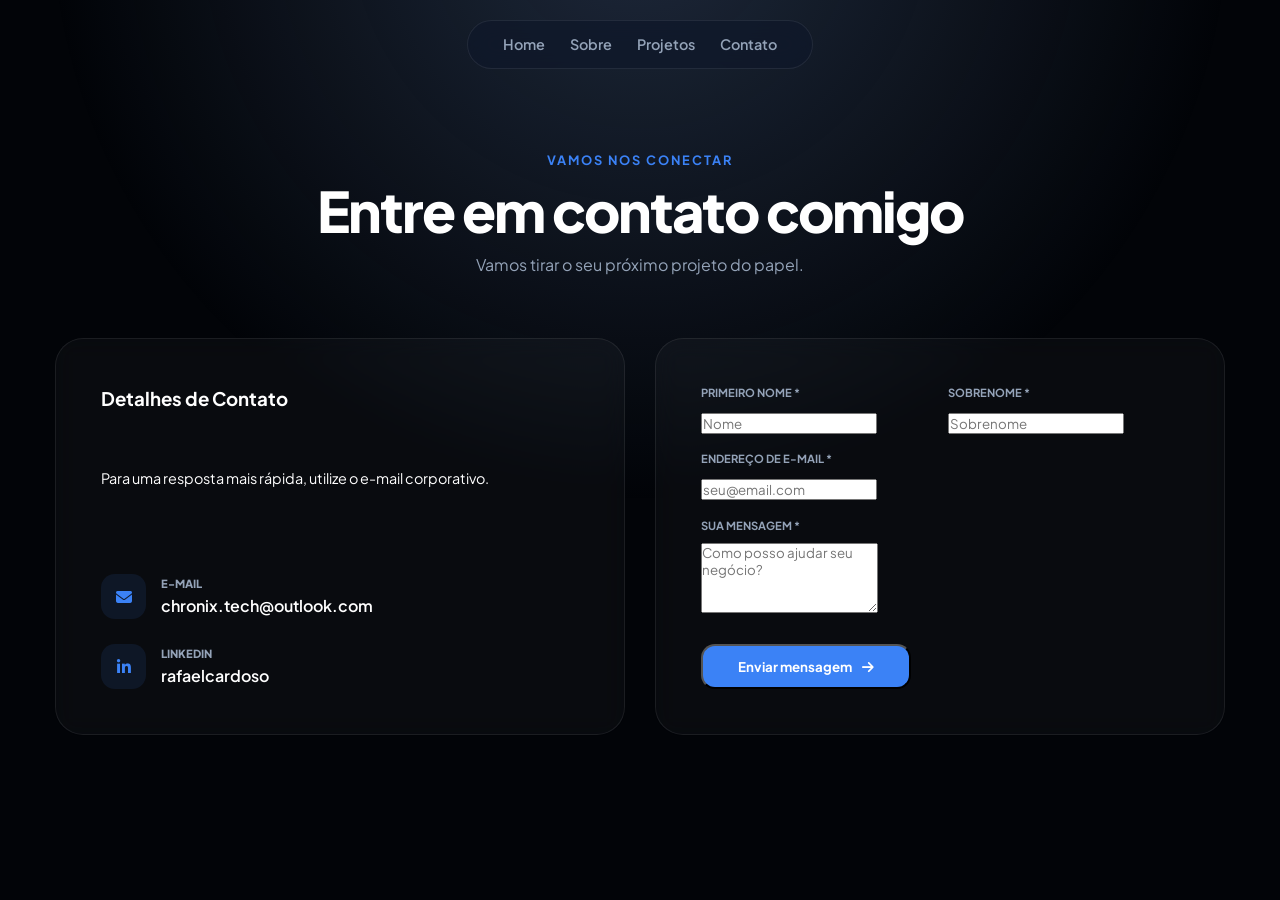
==== py/contato.html @ fab0bad1 "Add files via upload" ====
<!DOCTYPE html>
<html lang="pt-br">
<head>
    <meta charset="UTF-8">
    <meta name="viewport" content="width=device-width, initial-scale=1.0">
    <title>Contato | Chronix Tech</title>
    <link rel="stylesheet" href="style.css">
    <link rel="stylesheet" href="https://cdnjs.cloudflare.com/ajax/libs/font-awesome/6.4.0/css/all.min.css">
</head>
<body>
    <div class="bg-glow"></div>

    <nav class="glass-nav">
        <a href="index.html">Home</a>
        <a href="sobre.html">Sobre</a>
        <a href="portifolio.html">Projetos</a>
        <a href="contato.html">Contato</a>
    </nav>

    <main class="container" style="padding-top: 150px; padding-bottom: 50px;">
        <div style="text-align: center; margin-bottom: 60px;">
            <p style="text-transform: uppercase; color: var(--accent); letter-spacing: 2px; font-size: 0.8rem; font-weight: 700;">Vamos nos conectar</p>
            <h1 style="font-size: clamp(2rem, 5vw, 3.5rem); margin: 10px 0;">Entre em contato <span>comigo</span></h1>
            <p style="color: var(--text-p);">Vamos tirar o seu próximo projeto do papel.</p>
        </div>

        <div style="display: grid; grid-template-columns: repeat(auto-fit, minmax(320px, 1fr)); gap: 30px;">
            
            <div class="glass-card">
                <h3>Detalhes de Contato</h3>
                <p style="font-size: 0.9rem; margin-bottom: 30px;">Para uma resposta mais rápida, utilize o e-mail corporativo.</p>
                
                <div style="display: flex; flex-direction: column; gap: 25px;">
                    <div style="display: flex; align-items: center; gap: 15px;">
                        <div class="icon-box" style="margin-bottom: 0; width: 45px; height: 45px;"><i class="fas fa-envelope"></i></div>
                        <div>
                            <p style="font-size: 0.7rem; color: var(--text-p); margin: 0; font-weight: 800;">E-MAIL</p>
                            <p style="margin: 0; font-weight: 600;">chronix.tech@outlook.com</p>
                        </div>
                    </div>
                    
                    <div style="display: flex; align-items: center; gap: 15px;">
                        <div class="icon-box" style="margin-bottom: 0; width: 45px; height: 45px;"><i class="fab fa-linkedin-in"></i></div>
                        <div>
                            <p style="font-size: 0.7rem; color: var(--text-p); margin: 0; font-weight: 800;">LINKEDIN</p>
                            <p style="margin: 0; font-weight: 600;">rafaelcardoso</p>
                        </div>
                    </div>
                </div>
            </div>

            <div class="glass-card">
                <form action="#" style="display: grid; grid-template-columns: 1fr 1fr; gap: 15px;">
                    <div style="grid-column: span 1;">
                        <label style="font-size: 0.7rem; font-weight: 700; color: var(--text-p); display: block; margin-bottom: 8px;">PRIMEIRO NOME *</label>
                        <input type="text" placeholder="Nome" class="glass-input" style="margin-bottom: 0;" required>
                    </div>
                    <div style="grid-column: span 1;">
                        <label style="font-size: 0.7rem; font-weight: 700; color: var(--text-p); display: block; margin-bottom: 8px;">SOBRENOME *</label>
                        <input type="text" placeholder="Sobrenome" class="glass-input" style="margin-bottom: 0;" required>
                    </div>
                    <div style="grid-column: span 2;">
                        <label style="font-size: 0.7rem; font-weight: 700; color: var(--text-p); display: block; margin-bottom: 8px;">ENDEREÇO DE E-MAIL *</label>
                        <input type="email" placeholder="seu@email.com" class="glass-input" style="margin-bottom: 0;" required>
                    </div>
                    <div style="grid-column: span 2;">
                        <label style="font-size: 0.7rem; font-weight: 700; color: var(--text-p); display: block; margin-bottom: 8px;">SUA MENSAGEM *</label>
                        <textarea placeholder="Como posso ajudar seu negócio?" class="glass-input" rows="4" style="margin-bottom: 0;" required></textarea>
                    </div>
                    <div style="grid-column: span 2; margin-top: 10px;">
                        <button type="submit" class="btn-primary" style="width: auto; padding: 12px 35px; background: var(--accent); color: white;">
                            Enviar mensagem <i class="fas fa-arrow-right" style="margin-left: 8px;"></i>
                        </button>
                    </div>
                </form>
            </div>

        </div>
    </main>

    <footer style="text-align: center; padding: 40px 0; color: var(--text-p); font-size: 0.8rem;">
    
    </footer>
</body>
</html>
---- py/style.css ----
@import url('https://fonts.googleapis.com/css2?family=Plus+Jakarta+Sans:wght@300;400;600;800&display=swap');

:root {
    --bg: #020408;
    --card-bg: rgba(255, 255, 255, 0.03);
    --border: rgba(255, 255, 255, 0.08);
    --accent: #3b82f6;
    --text-p: #94a3b8;
}

* { margin: 0; padding: 0; box-sizing: border-box; font-family: 'Plus Jakarta Sans', sans-serif; }

body {
    background-color: var(--bg);
    color: white;
    line-height: 1.6;
    overflow-x: hidden;
}

.bg-glow {
    position: fixed; top: 0; left: 0; width: 100%; height: 100%;
    background: radial-gradient(circle at 50% -10%, #1e293b 0%, transparent 50%);
    z-index: -1;
}

/* Container mais largo para preencher a tela */
.container { 
    max-width: 1250px; 
    margin: 0 auto; 
    padding: 0 40px; 
}

.glass-nav {
    position: fixed; top: 20px; left: 50%; transform: translateX(-50%);
    background: rgba(15, 23, 42, 0.7); backdrop-filter: blur(12px);
    border: 1px solid var(--border); padding: 12px 35px; border-radius: 100px;
    display: flex; gap: 25px; z-index: 1000;
}

.glass-nav a { color: var(--text-p); text-decoration: none; font-size: 0.9rem; font-weight: 600; transition: 0.3s; }
.glass-nav a:hover { color: var(--accent); }

/* Hero Section com mais altura */
.hero { 
    padding: 180px 0 100px; 
    min-height: 70vh;
    display: flex;
    flex-direction: column;
    justify-content: center;
}

h1 { font-size: clamp(3rem, 6vw, 4.5rem); font-weight: 800; letter-spacing: -2px; margin-bottom: 20px; line-height: 1.1; }

/* Grid de 3 colunas (vira 2 ou 1 no celular) */
.services-grid {
    display: grid;
    grid-template-columns: repeat(auto-fit, minmax(350px, 1fr));
    gap: 25px;
    margin-top: 50px;
}

.glass-card {
    background: var(--card-bg); border: 1px solid var(--border);
    padding: 45px; border-radius: 28px; backdrop-filter: blur(12px);
    transition: 0.4s ease;
    display: flex;
    flex-direction: column;
    justify-content: space-between;
}

.glass-card:hover { transform: translateY(-10px); border-color: var(--accent); background: rgba(255, 255, 255, 0.05); }

.icon-box {
    width: 50px; height: 50px; background: rgba(59, 130, 246, 0.1);
    border-radius: 14px; display: flex; align-items: center;
    justify-content: center; color: var(--accent); margin-bottom: 25px;
}

.tag { 
    background: rgba(59, 130, 246, 0.1); border: 1px solid var(--accent);
    padding: 5px 12px; border-radius: 8px; font-size: 0.75rem; color: var(--accent);
    margin-right: 8px; margin-top: 15px; display: inline-block;
}

.btn-primary {
    background: white; color: black; padding: 16px 35px;
    border-radius: 14px; text-decoration: none; font-weight: 700;
    display: inline-block; transition: 0.3s; width: fit-content;
}

.btn-primary:hover { transform: scale(1.05); box-shadow: 0 0 30px rgba(255,255,255,0.15); }
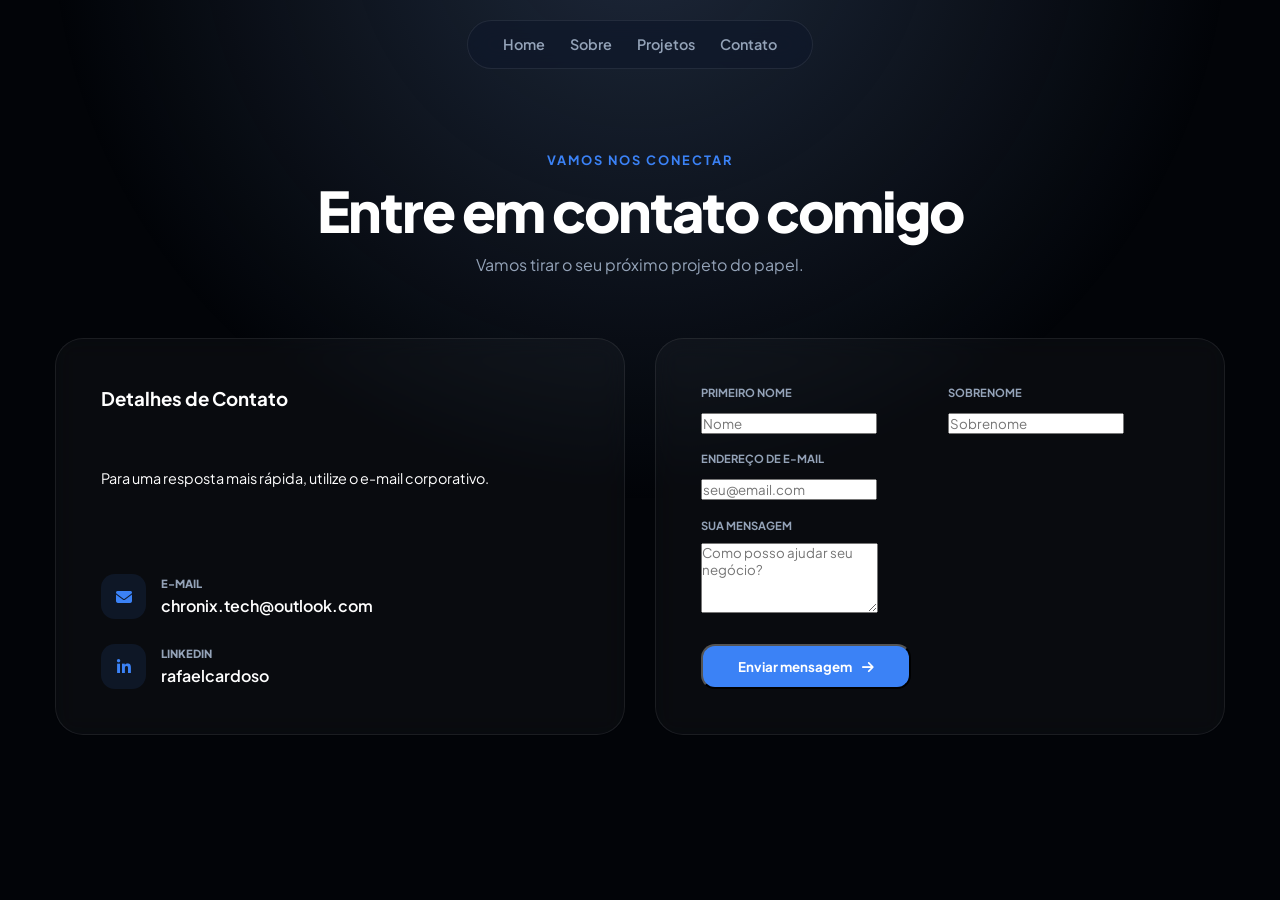
==== commit ec5ded85: "Add files via upload" ====
--- a/py/contato.html
+++ b/py/contato.html
@@ -52,19 +52,19 @@
             <div class="glass-card">
                 <form action="#" style="display: grid; grid-template-columns: 1fr 1fr; gap: 15px;">
                     <div style="grid-column: span 1;">
-                        <label style="font-size: 0.7rem; font-weight: 700; color: var(--text-p); display: block; margin-bottom: 8px;">PRIMEIRO NOME *</label>
+                        <label style="font-size: 0.7rem; font-weight: 700; color: var(--text-p); display: block; margin-bottom: 8px;">PRIMEIRO NOME </label>
                         <input type="text" placeholder="Nome" class="glass-input" style="margin-bottom: 0;" required>
                     </div>
                     <div style="grid-column: span 1;">
-                        <label style="font-size: 0.7rem; font-weight: 700; color: var(--text-p); display: block; margin-bottom: 8px;">SOBRENOME *</label>
+                        <label style="font-size: 0.7rem; font-weight: 700; color: var(--text-p); display: block; margin-bottom: 8px;">SOBRENOME </label>
                         <input type="text" placeholder="Sobrenome" class="glass-input" style="margin-bottom: 0;" required>
                     </div>
                     <div style="grid-column: span 2;">
-                        <label style="font-size: 0.7rem; font-weight: 700; color: var(--text-p); display: block; margin-bottom: 8px;">ENDEREÇO DE E-MAIL *</label>
+                        <label style="font-size: 0.7rem; font-weight: 700; color: var(--text-p); display: block; margin-bottom: 8px;">ENDEREÇO DE E-MAIL </label>
                         <input type="email" placeholder="seu@email.com" class="glass-input" style="margin-bottom: 0;" required>
                     </div>
                     <div style="grid-column: span 2;">
-                        <label style="font-size: 0.7rem; font-weight: 700; color: var(--text-p); display: block; margin-bottom: 8px;">SUA MENSAGEM *</label>
+                        <label style="font-size: 0.7rem; font-weight: 700; color: var(--text-p); display: block; margin-bottom: 8px;">SUA MENSAGEM </label>
                         <textarea placeholder="Como posso ajudar seu negócio?" class="glass-input" rows="4" style="margin-bottom: 0;" required></textarea>
                     </div>
                     <div style="grid-column: span 2; margin-top: 10px;">
